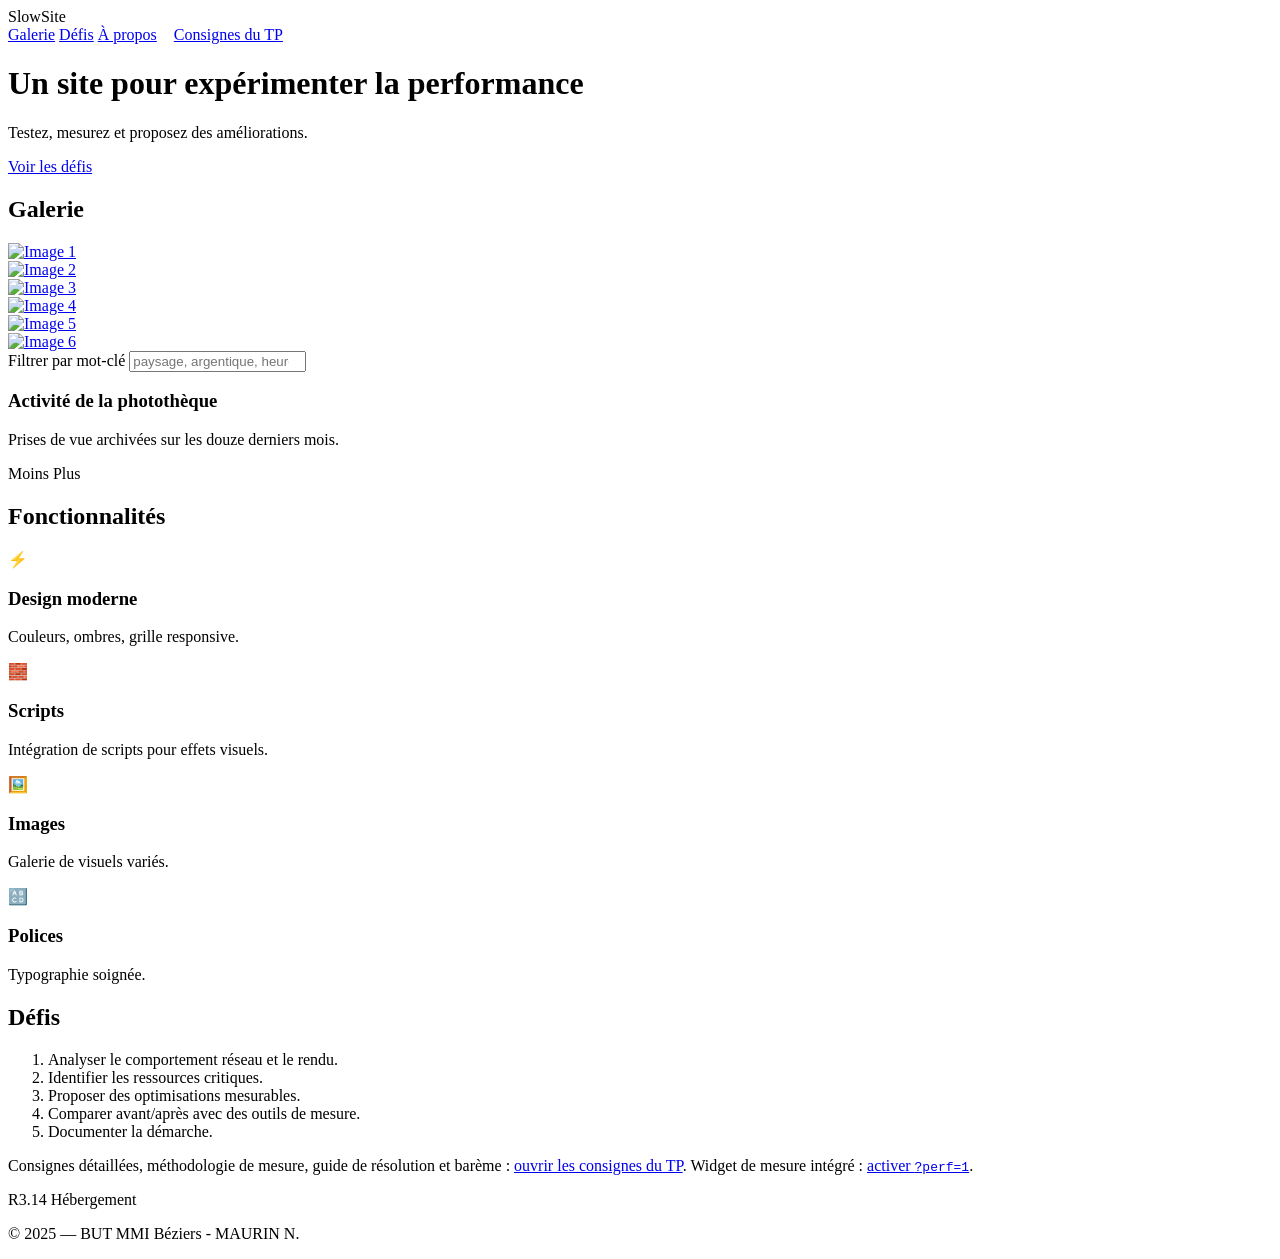
==== index.html @ 8e7e5e62 "Supprime le script polyfills.js en 404, le dns-prefetch inutile et le preload en double de img6" ====
<!DOCTYPE html>
<html lang="fr">
  <head>
    <meta charset="utf-8" />
    <meta name="viewport" content="width=device-width, initial-scale=1" />
    <title>Site non optimisé...</title>

    <link rel="icon" type="image/png" href="img/favicon.png" />
    <link rel="preload" as="font" type="font/woff2"
          href="https://fonts.gstatic.com/s/poppins/v24/pxiByp8kv8JHgFVrLDz8Z1xlFQ.woff2" />

    <link rel="stylesheet" href="css/styles.css" />
    <script src="js/vendor/ui-kit.min.js"></script>
    <script src="js/app.js"></script>
    <script src="js/analytics.js" defer></script>

    <!-- ===== Infrastructure du TP : hors exercice =====================
         Le bouton « Consignes » et sa fenêtre ne font pas partie du site à
         optimiser. Inutile de les analyser, les optimiser ou les supprimer.
         Volontairement en ligne : aucune requête supplémentaire, et rien ne
         casse quand vous réécrivez css/styles.css ou js/app.js.
         ================================================================ -->
    <style>
      .tp-link{border:1px solid rgba(255,255,255,.25);border-radius:8px;padding:5px 12px}
      .tp-link:hover{background:rgba(255,255,255,.08)}
      /* Cette entrée de menu supplémentaire fait déborder la barre sur petit
         écran : on autorise le retour à la ligne. */
      @media (max-width:640px){
        .menu{flex-wrap:wrap;justify-content:flex-end;gap:8px 14px}
      }
      #tp-modal{width:min(1000px,94vw);height:min(86vh,900px);padding:0;border:0;
        border-radius:14px;background:#0f1226;color:#E8ECF1;overflow:hidden}
      #tp-modal::backdrop{background:rgba(4,6,18,.72)}
      .tp-modal-bar{display:flex;align-items:center;justify-content:space-between;
        gap:12px;padding:10px 14px;border-bottom:1px solid rgba(255,255,255,.12);
        font:600 15px/1.3 system-ui,Segoe UI,Roboto,Arial,sans-serif}
      .tp-modal-bar button{background:transparent;color:#E8ECF1;cursor:pointer;
        border:1px solid rgba(255,255,255,.25);border-radius:8px;padding:5px 11px;font:inherit}
      .tp-modal-bar button:hover{background:rgba(255,255,255,.1)}
      #tp-modal iframe{display:block;width:100%;height:calc(100% - 45px);border:0}
    </style>
  </head>
  <body>
    <div class="topbar">
      <div class="container nav">
        <div class="logo">Slow<span>Site</span></div>
        <div class="menu">
          <a href="#galerie">Galerie</a>
          <a href="#defis">Défis</a>
          <a href="#apropos">À propos</a>
          <a class="tp-link js-consignes" href="consignes.html">Consignes du TP</a>
        </div>
      </div>
    </div>

    <div class="hero">
      <div class="container hero-inner">
        <div class="hero-text">
          <h1>Un site pour expérimenter la performance</h1>
          <p>Testez, mesurez et proposez des améliorations.</p>
          <a class="cta" href="#defis">Voir les défis</a>
        </div>
      </div>
    </div>

    <div id="galerie" class="section gallery">
      <div class="container">
        <h2>Galerie</h2>
        <div class="grid">
          <div class="card" data-mots="paysage montagne aube brume grand angle">
            <a href="img1.html"><img src="img/img1.jpg" alt="Image 1" /></a>
          </div>
          <div class="card" data-mots="architecture ville façade contraste élevé">
            <a href="img2.html"><img src="img/img2.jpg" alt="Image 2" /></a>
          </div>
          <div class="card" data-mots="portrait studio clair-obscur noir profond">
            <a href="img3.html"><img src="img/img3.jpg" alt="Image 3" /></a>
          </div>
          <div class="card" data-mots="littoral falaise heure dorée pose longue">
            <a href="img4.html"><img src="img/img4.jpg" alt="Image 4" /></a>
          </div>
          <div class="card" data-mots="photo de rue ruelle silhouette monochrome">
            <a href="img5.html"><img src="img/img5.jpg" alt="Image 5" /></a>
          </div>
          <div class="card" data-mots="forêt sentier lumière rasante macro">
            <a href="img6.html"><img src="img/img6.jpg" alt="Image 6" /></a>
          </div>
        </div>
        <div class="gallery-filter">
          <label for="q">Filtrer par mot-clé</label>
          <input id="q" type="search" list="motscles" autocomplete="off"
                 placeholder="paysage, argentique, heure dorée…" />
          <datalist id="motscles"></datalist>
          <p id="filter-info" class="filter-info"></p>
        </div>

        <div class="activity">
          <h3 class="activity-title">Activité de la photothèque</h3>
          <p class="activity-sub">Prises de vue archivées sur les douze derniers mois.</p>
          <div class="activity-scroll">
            <div id="calendrier" class="calendar"></div>
          </div>
          <p class="activity-legend">
            <span>Moins</span>
            <i class="lvl lvl-0"></i><i class="lvl lvl-1"></i><i class="lvl lvl-2"></i><i class="lvl lvl-3"></i><i class="lvl lvl-4"></i>
            <span>Plus</span>
          </p>
        </div>
      </div>
    </div>

    <div id="apropos" class="section features">
      <div class="container">
        <h2>Fonctionnalités</h2>
        <div class="features-grid">
          <div class="feature">
            <div class="icon">⚡</div>
            <h3>Design moderne</h3>
            <p>Couleurs, ombres, grille responsive.</p>
          </div>
          <div class="feature">
            <div class="icon">🧱</div>
            <h3>Scripts</h3>
            <p>Intégration de scripts pour effets visuels.</p>
          </div>
          <div class="feature">
            <div class="icon">🖼️</div>
            <h3>Images</h3>
            <p>Galerie de visuels variés.</p>
          </div>
          <div class="feature">
            <div class="icon">🔠</div>
            <h3>Polices</h3>
            <p>Typographie soignée.</p>
          </div>
        </div>
      </div>
    </div>

    <div id="defis" class="section challenges">
      <div class="container">
        <h2>Défis</h2>
        <ol>
          <li>Analyser le comportement réseau et le rendu.</li>
          <li>Identifier les ressources critiques.</li>
          <li>Proposer des optimisations mesurables.</li>
          <li>Comparer avant/après avec des outils de mesure.</li>
          <li>Documenter la démarche.</li>
        </ol>
        <p>
          Consignes détaillées, méthodologie de mesure, guide de résolution et
          barème : <a class="js-consignes" href="consignes.html">ouvrir les
          consignes du TP</a>. Widget de mesure intégré :
          <a href="?perf=1">activer <code>?perf=1</code></a>.
        </p>
      </div>
    </div>

    <div class="footer">
      <div class="container">
        <p>R3.14 Hébergement</p>
        <p>© 2025 — BUT MMI Béziers - MAURIN N.</p>
      </div>
    </div>

    <!-- ===== Infrastructure du TP : hors exercice ===================== -->
    <dialog id="tp-modal" aria-labelledby="tp-modal-titre">
      <div class="tp-modal-bar">
        <span id="tp-modal-titre">Consignes du TP</span>
        <span>
          <a class="tp-link" href="consignes.html" target="_blank" rel="noopener">Ouvrir dans un onglet</a>
          <button type="button" data-tp-close>Fermer</button>
        </span>
      </div>
      <iframe title="Consignes du TP" data-src="consignes.html"></iframe>
    </dialog>

    <script>
      /* Ouvre les consignes en fenêtre modale. Sans JavaScript, ou si
         <dialog> n'est pas supporté, les liens naviguent normalement vers
         consignes.html : le contenu reste accessible dans tous les cas.
         L'iframe n'est chargée qu'à la première ouverture, pour ne rien
         ajouter au chargement de la page mesurée. */
      (function () {
        var modal = document.getElementById('tp-modal');
        var liens = document.querySelectorAll('.js-consignes');
        if (!modal || !liens.length || typeof modal.showModal !== 'function') return;

        var frame = modal.querySelector('iframe');
        for (var i = 0; i < liens.length; i++) {
          liens[i].addEventListener('click', function (e) {
            e.preventDefault();
            if (!frame.getAttribute('src')) {
              frame.setAttribute('src', frame.dataset.src);
            }
            modal.showModal();
          });
        }
        modal.querySelector('[data-tp-close]').addEventListener('click', function () {
          modal.close();
        });
        // Échap ne remonte pas d'une iframe vers le <dialog> parent : on
        // écoute donc aussi dans le document embarqué (même origine).
        frame.addEventListener('load', function () {
          try {
            frame.contentDocument.addEventListener('keydown', function (e) {
              if (e.key === 'Escape') modal.close();
            });
          } catch (err) { /* origine différente : la touche Échap n'agira pas */ }
        });
        // Clic sur le fond sombre : la cible est alors le <dialog> lui-même.
        modal.addEventListener('click', function (e) {
          if (e.target === modal) modal.close();
        });
      })();
      /* ================================================================ */

      if (new URLSearchParams(location.search).has('perf')) {
        var s = document.createElement('script');
        s.src = 'js/metrics.js';
        s.defer = true;
        document.head.appendChild(s);
      }
    </script>
  </body>
</html>
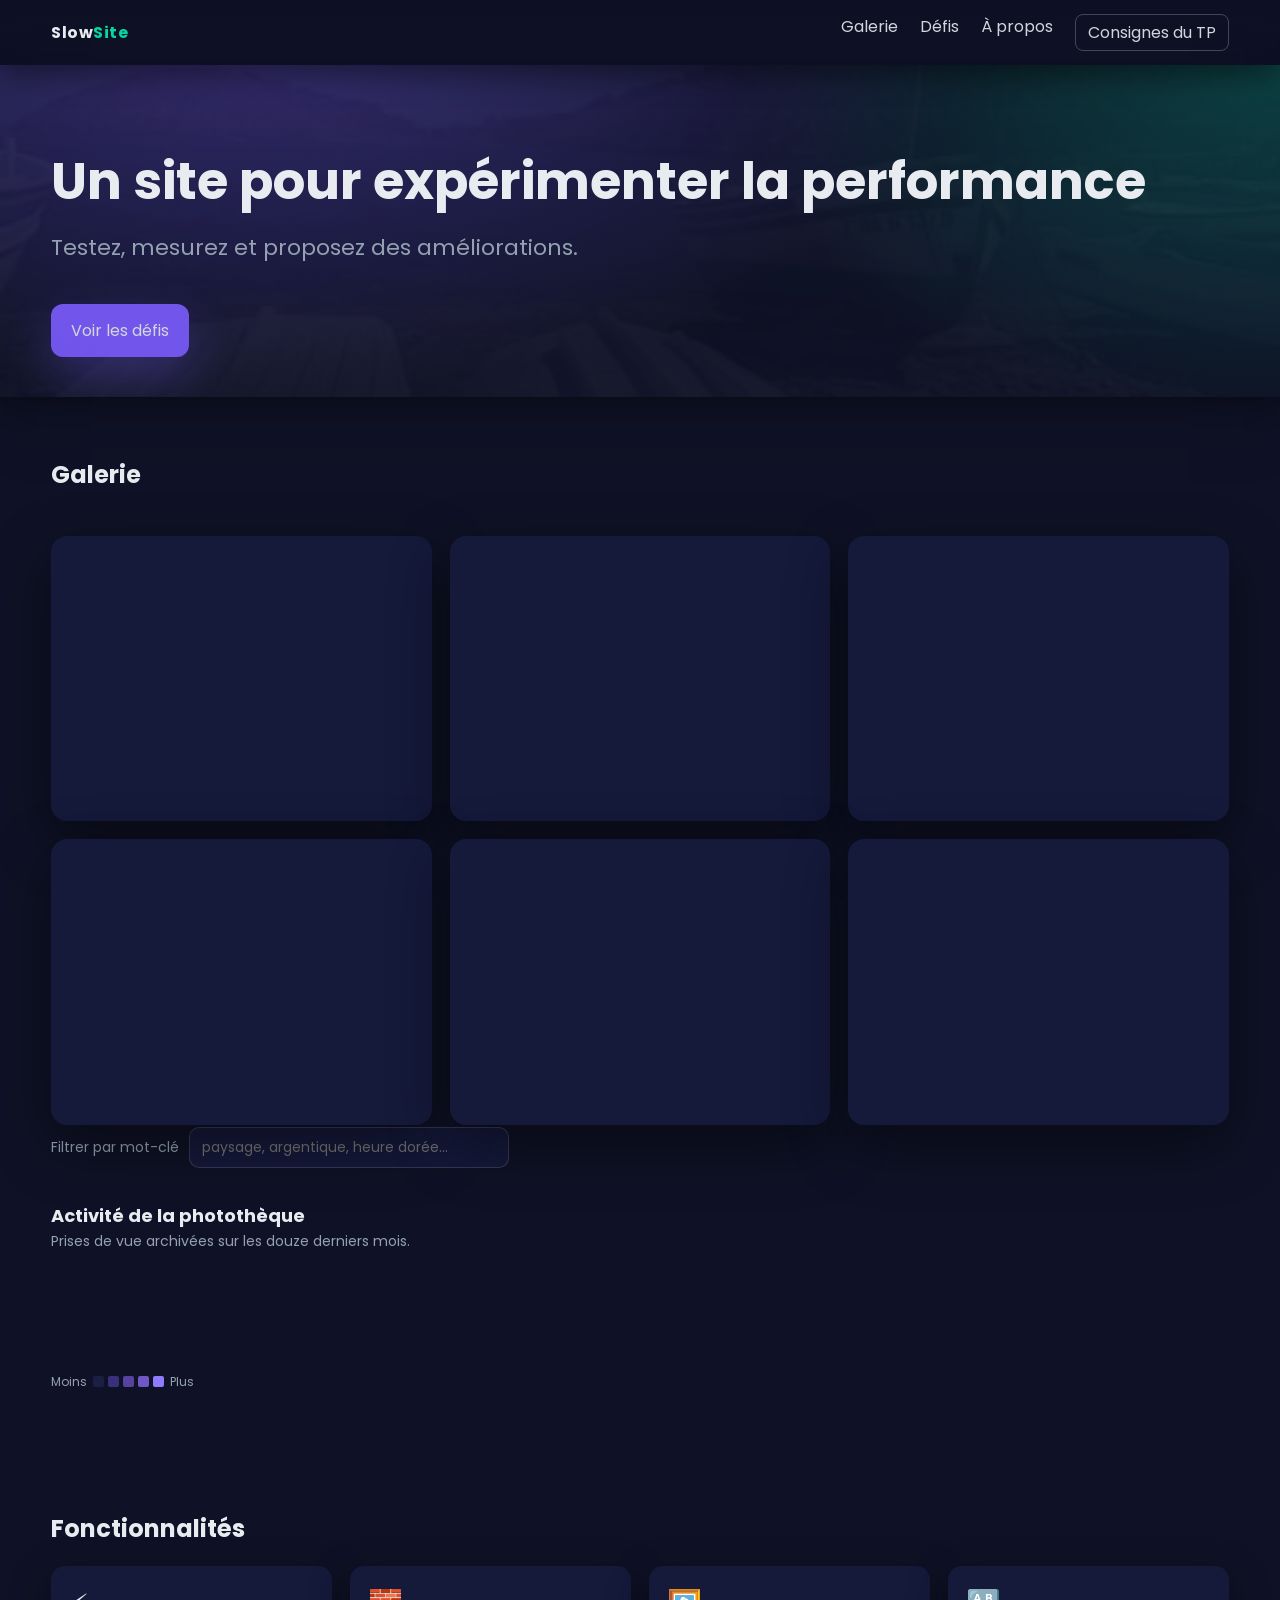
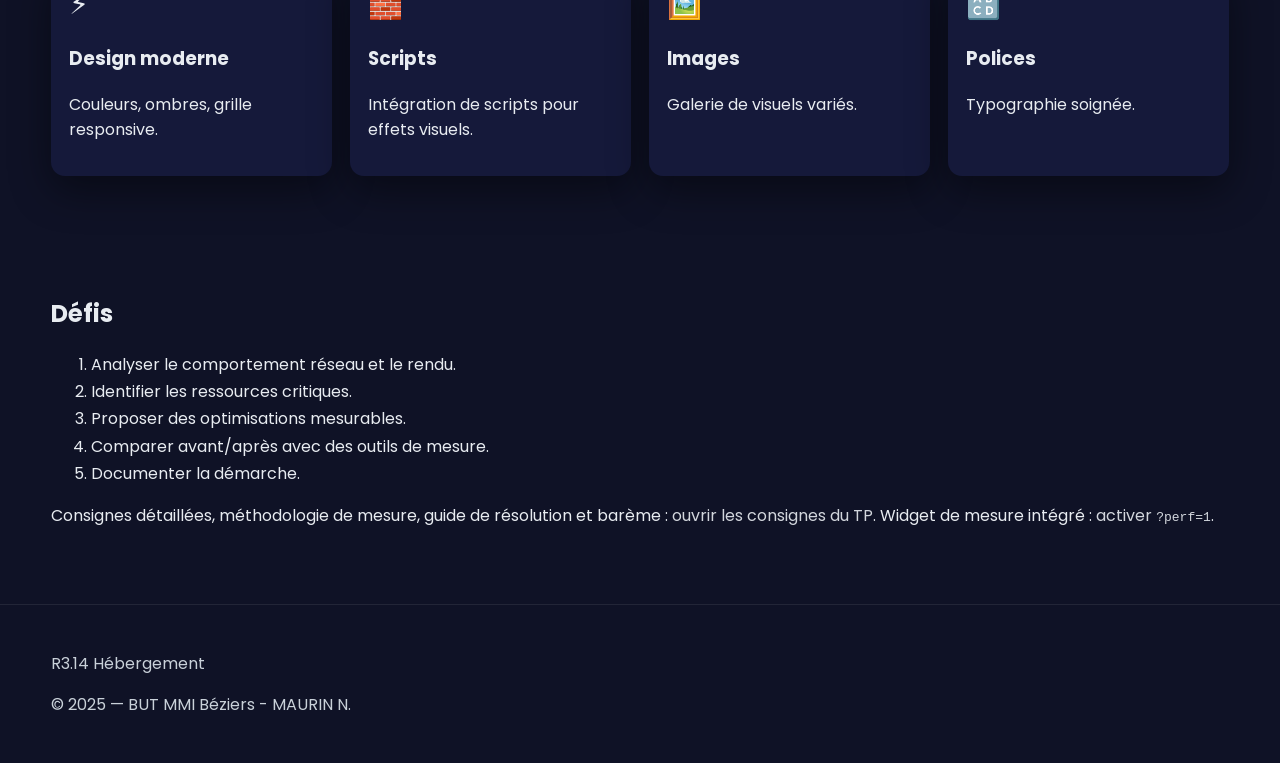
==== commit 20839248: "polices : display swap, graisse inutile retiree, preload casse supprime" ====
--- a/index.html
+++ b/index.html
@@ -6,9 +6,6 @@
     <title>Site non optimisé...</title>
 
     <link rel="icon" type="image/png" href="img/favicon.png" />
-    <link rel="preload" as="font" type="font/woff2"
-          href="https://fonts.gstatic.com/s/poppins/v24/pxiByp8kv8JHgFVrLDz8Z1xlFQ.woff2" />
-
     <link rel="stylesheet" href="css/styles.css" />
     <script src="js/vendor/ui-kit.min.js"></script>
     <script src="js/app.js"></script>
--- a/css/styles.css
+++ b/css/styles.css
@@ -0,0 +1,67 @@
+@import url('https://fonts.googleapis.com/css2?family=Poppins:wght@400;600&display=swap');
+.hero, .card, .feature, .cta{
+  box-shadow: 0 2px 4px rgba(0,0,0,.14), 0 8px 24px rgba(0,0,0,.22), 0 24px 60px rgba(0,0,0,.18);
+}
+.hero{position:relative;overflow:hidden}
+.hero::before{content:"";position:absolute;inset:0;background:url('../img/hero-bg.jpg') center / cover no-repeat;opacity:.04;pointer-events:none}
+.hero-inner{position:relative;z-index:1}
+:root{--bg:#0f1226;--fg:#E8ECF1;--muted:#93A1B1;--primary:#7C5CFF;--accent:#06D6A0;--card:#15193A;--shadow:rgba(0,0,0,0.45)}
+*{box-sizing:border-box}
+html,body{margin:0;padding:0;background:var(--bg);color:var(--fg);font-family:'Poppins',system-ui,Segoe UI,Roboto,Arial,sans-serif}
+.container{width:min(1200px,92%);margin:0 auto}
+a{color:var(--fg);text-decoration:none;opacity:.9}a:hover{opacity:1}
+.topbar{position:sticky;top:0;backdrop-filter:blur(6px);background:linear-gradient(180deg,rgba(13,16,35,.8),rgba(13,16,35,.2));z-index:10;box-shadow:0 10px 30px var(--shadow)}
+.nav{display:flex;align-items:center;justify-content:space-between;padding:14px 0}
+.logo{font-weight:700;letter-spacing:.5px}.logo span{color:var(--accent)}.menu{display:flex;gap:22px}
+.hero{padding:90px 0 40px;background:radial-gradient(1200px 600px at 20% -10%, rgba(124,92,255,.35), transparent 60%), radial-gradient(900px 600px at 100% 0%, rgba(6,214,160,.25), transparent 60%)}
+.hero-inner{display:grid;grid-template-columns:1fr;gap:28px}
+.hero h1{font-size:clamp(28px,4vw,56px);line-height:1.05;margin:0 0 10px}
+.hero p{font-size:clamp(16px,1.8vw,22px);color:var(--muted)}
+.highlight{color:var(--accent)}
+.cta{display:inline-block;margin-top:18px;background:var(--primary);padding:14px 20px;border-radius:12px;box-shadow:0 20px 50px rgba(124,92,255,.35);transition:transform .2s ease, box-shadow .2s ease}
+.cta:hover{transform:translateY(-2px);box-shadow:0 28px 60px rgba(124,92,255,.45)}
+.section{padding:60px 0}.section h2{margin:0 0 20px}
+.gallery .grid{display:grid;grid-template-columns:repeat(3,1fr);gap:18px}
+.card{background:var(--card);border-radius:16px;overflow:hidden;box-shadow:0 20px 60px var(--shadow)}
+.card img{display:block;width:100%;height:auto;opacity:0;transition:opacity .6s ease}
+.card img.loaded{opacity:1}
+.features-grid{display:grid;grid-template-columns:repeat(4,1fr);gap:18px}
+.feature{background:var(--card);padding:18px;border-radius:14px;box-shadow:0 14px 40px var(--shadow)}
+.feature .icon{font-size:28px}
+.challenges ol{line-height:1.7}
+.footer{padding:30px 0;border-top:1px solid rgba(255,255,255,.08);color:#c9d1d9}
+@media (max-width:900px){.features-grid{grid-template-columns:repeat(2,1fr)}.gallery .grid{grid-template-columns:repeat(2,1fr)}}
+@media (max-width:560px){.features-grid{grid-template-columns:1fr}.gallery .grid{grid-template-columns:1fr}}
+
+/* --- Filtrage de la galerie --- */
+.gallery-filter{display:flex;align-items:center;flex-wrap:wrap;gap:10px;margin-top:26px}
+.gallery-filter label{color:var(--muted);font-size:14px}
+.gallery-filter input{background:var(--card);color:var(--fg);border:1px solid rgba(255,255,255,.14);
+  border-radius:10px;padding:9px 12px;min-width:min(320px,100%);font:inherit;font-size:14px}
+.gallery-filter input:focus{outline:2px solid var(--primary);outline-offset:1px}
+.filter-info{margin:0;color:var(--muted);font-size:13px}
+.card{transform:translateY(24px);transition:transform .35s ease}
+.card.visible{transform:translateY(0)}
+
+/* --- Calendrier d'activité --- */
+.activity{margin-top:34px}
+.activity-title{margin:0 0 2px;font-size:18px}
+.activity-sub{margin:0 0 12px;color:var(--muted);font-size:14px}
+.activity-scroll{overflow-x:auto;padding-bottom:4px}
+.calendar{display:grid;grid-auto-flow:column;grid-template-rows:repeat(7,11px);
+  grid-auto-columns:11px;gap:3px;width:max-content}
+.cal-day{border-radius:2px;background:var(--lvl0);transition:opacity .25s linear}
+/* Rampe séquentielle à teinte unique, du plus sombre au plus clair. */
+:root{--lvl0:#1b1f44;--lvl1:#3a2f7a;--lvl2:#55439f;--lvl3:#6f57c6;--lvl4:#8f7bff}
+.cal-day[data-n="1"]{background:var(--lvl1)}
+.cal-day[data-n="2"]{background:var(--lvl2)}
+.cal-day[data-n="3"]{background:var(--lvl3)}
+.cal-day[data-n="4"]{background:var(--lvl4)}
+.activity-legend{display:flex;align-items:center;gap:4px;margin:10px 0 0;
+  color:var(--muted);font-size:12px}
+.activity-legend .lvl{width:11px;height:11px;border-radius:2px;display:inline-block}
+.activity-legend .lvl-0{background:var(--lvl0)}.activity-legend .lvl-1{background:var(--lvl1)}
+.activity-legend .lvl-2{background:var(--lvl2)}.activity-legend .lvl-3{background:var(--lvl3)}
+.activity-legend .lvl-4{background:var(--lvl4)}
+.activity-legend span:first-child{margin-right:2px}
+.activity-legend span:last-child{margin-left:2px}
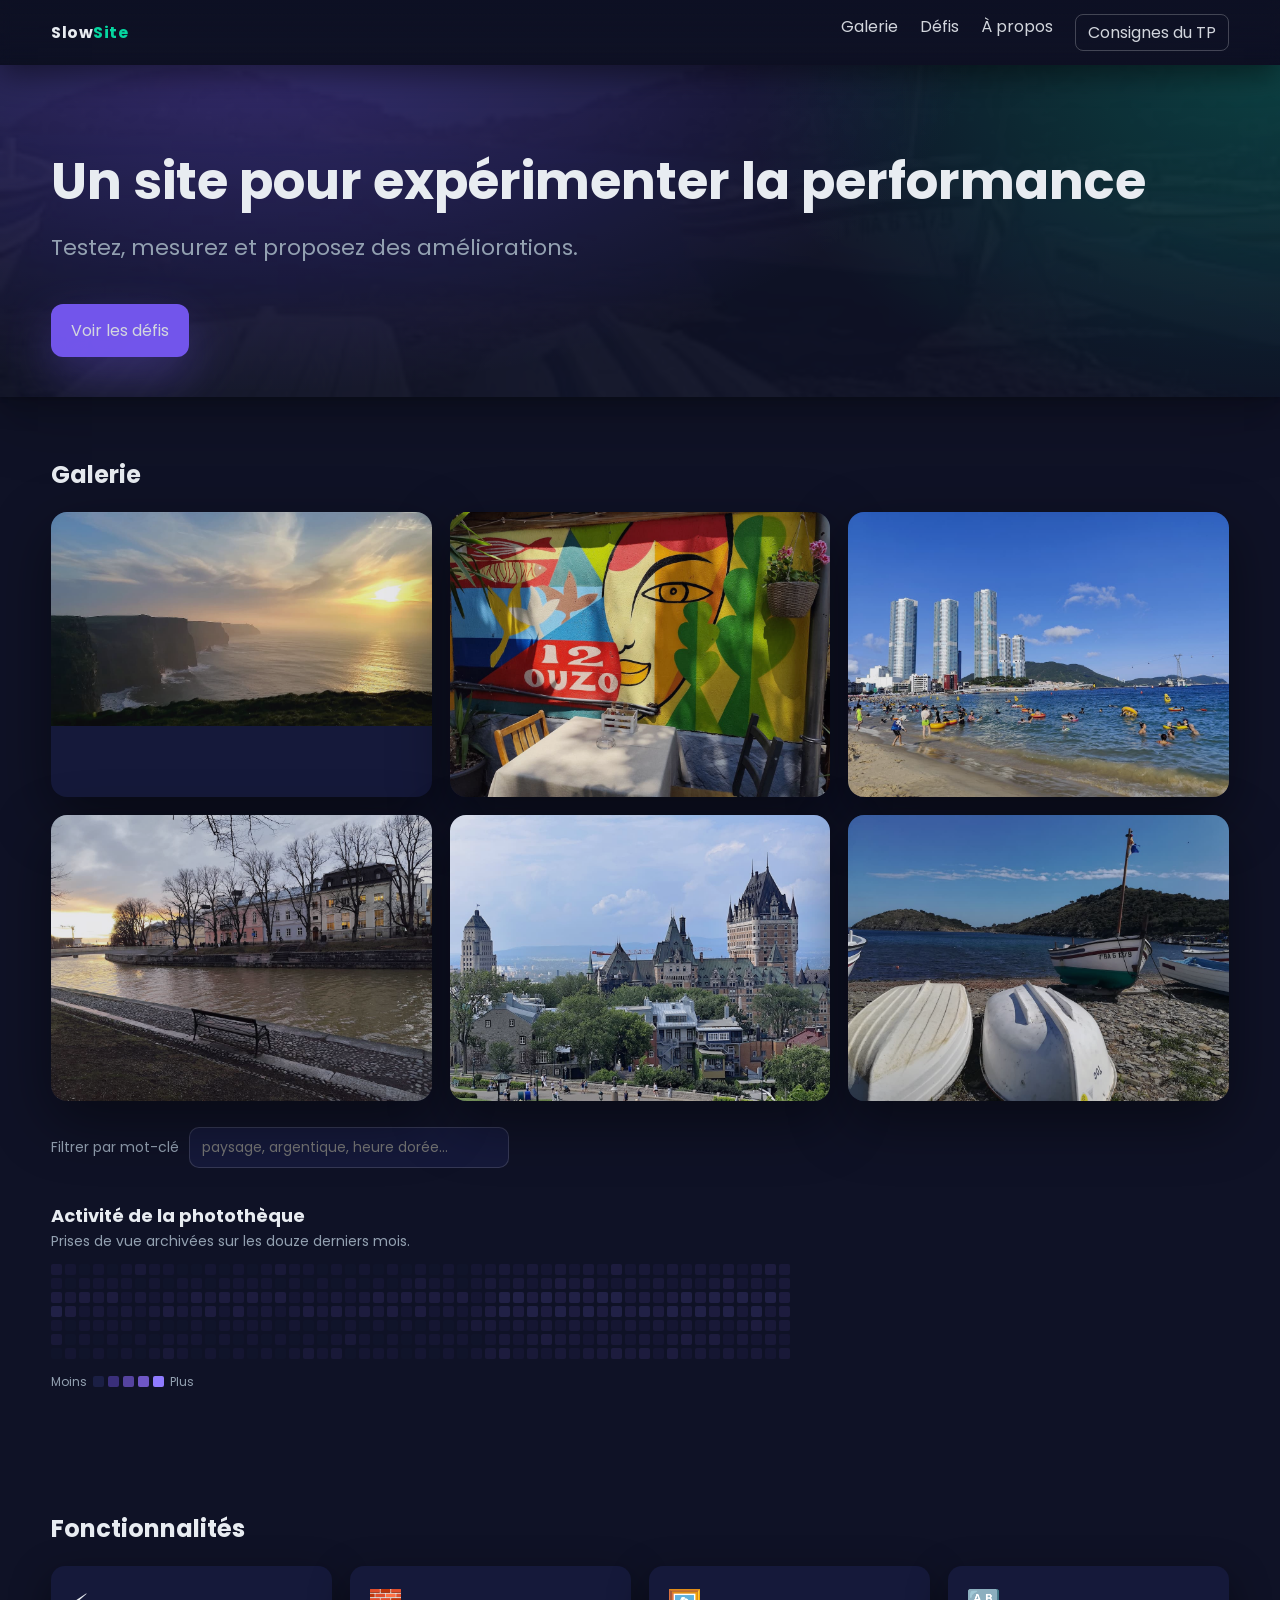
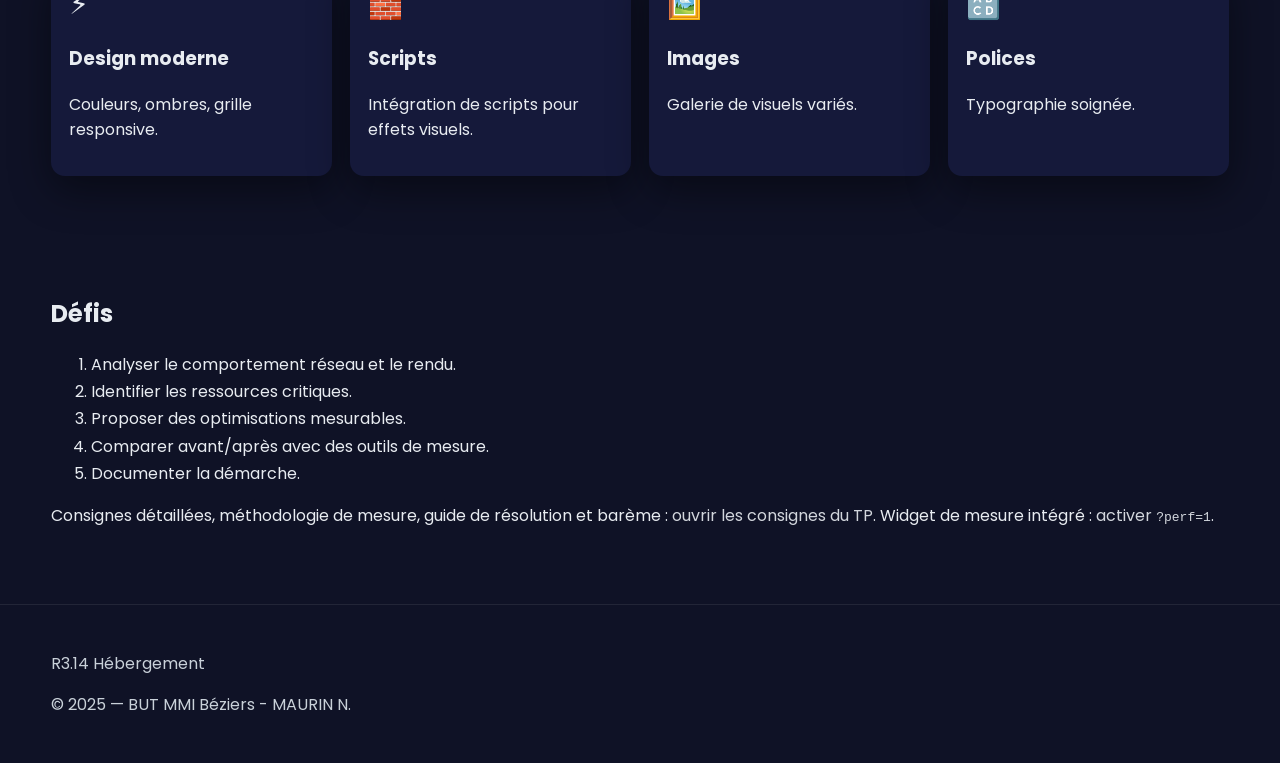
==== commit 0ccbd8bb: "liste des mots-cles construite avec un fragment au lieu de innerHTML +=" ====
--- a/index.html
+++ b/index.html
@@ -7,8 +7,7 @@
 
     <link rel="icon" type="image/png" href="img/favicon.png" />
     <link rel="stylesheet" href="css/styles.css" />
-    <script src="js/vendor/ui-kit.min.js"></script>
-    <script src="js/app.js"></script>
+    <script src="js/app.js" defer></script>
     <script src="js/analytics.js" defer></script>
 
     <!-- ===== Infrastructure du TP : hors exercice =====================
